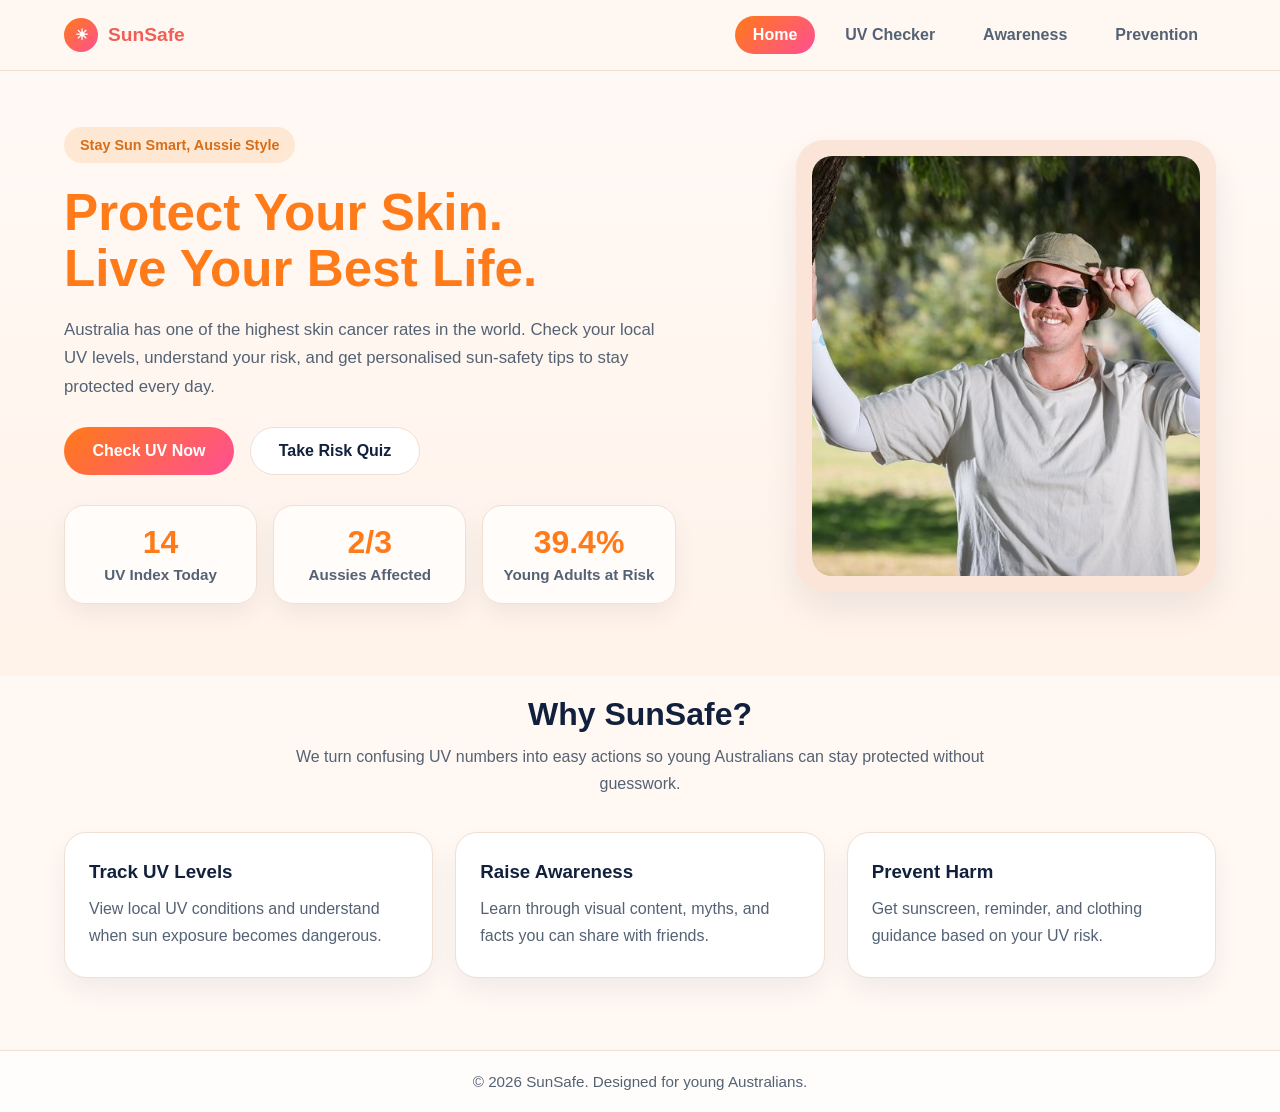
==== index.html @ ed38e556 "Added all created files till now to the personal git to get is online by vercel" ====
<!DOCTYPE html>
<html lang="en">
<head>
  <meta charset="UTF-8" />
  <meta name="viewport" content="width=device-width, initial-scale=1.0" />
  <title>SunSafe</title>
  <link rel="stylesheet" href="style.css" />
</head>
<body>
  <header class="site-header">
    <div class="container nav-wrapper">
      <a href="index.html" class="brand">
        <span class="brand-icon">☀</span>
        <span class="brand-text">SunSafe</span>
      </a>

      <nav class="nav">
        <a href="index.html" class="nav-link active">Home</a>
        <a href="uv-checker.html" class="nav-link">UV Checker</a>
        <a href="awareness.html" class="nav-link">Awareness</a>
        <a href="prevention.html" class="nav-link">Prevention</a>
      </nav>
    </div>
  </header>

  <main>
	<section class="hero">
  <div class="container hero-grid">
    <div class="hero-content">
      <p class="hero-badge">Stay Sun Smart, Aussie Style</p>

      <h1 class="hero-title">
        Protect Your Skin.<br />
        Live Your Best Life.
      </h1>

      <p class="hero-text">
        Australia has one of the highest skin cancer rates in the world.
        Check your local UV levels, understand your risk, and get
        personalised sun-safety tips to stay protected every day.
      </p>

      <div class="hero-actions">
        <a href="uv-checker.html" class="btn btn-primary">Check UV Now</a>
        <a href="prevention.html" class="btn btn-secondary">Take Risk Quiz</a>
      </div>

      <div class="stats">
        <div class="stat-card">
          <h3>14</h3>
          <p>UV Index Today</p>
        </div>

        <div class="stat-card">
          <h3>2/3</h3>
          <p>Aussies Affected</p>
        </div>

        <div class="stat-card">
          <h3>39.4%</h3>
          <p>Young Adults at Risk</p>
        </div>
      </div>
    </div>

    <div class="hero-image-card">
      <img src="hero-person.jpg" alt="Young adult using sun protection outdoors" class="hero-image" />
    </div>
  </div>
</section>
	<section class="why-section">
  <div class="container">
    <div class="section-heading">
      <h2>Why SunSafe?</h2>
      <p>
        We turn confusing UV numbers into easy actions so young Australians
        can stay protected without guesswork.
      </p>
    </div>

    <div class="feature-grid">
      <article class="feature-card">
        <h3>Track UV Levels</h3>
        <p>
          View local UV conditions and understand when sun exposure becomes dangerous.
        </p>
      </article>

      <article class="feature-card">
        <h3>Raise Awareness</h3>
        <p>
          Learn through visual content, myths, and facts you can share with friends.
        </p>
      </article>

      <article class="feature-card">
        <h3>Prevent Harm</h3>
        <p>
          Get sunscreen, reminder, and clothing guidance based on your UV risk.
        </p>
      </article>
    </div>
  </div>
</section>
  </main>
  <footer class="site-footer">
	<div class="container footer-wrapper">
		<p>&copy; <span id="year"></span> SunSafe. Designed for young Australians.</p>
	</div>
  </footer>
  <script src="script.js"></script>
</body>
</html>
---- style.css ----
* {
  margin: 0;
  padding: 0;
  box-sizing: border-box;
}

:root {
  --bg: #fff8f3;
  --text-dark: #11213d;
  --text-body: #546274;
  --orange: #ff7a18;
  --pink: #ff4f93;
  --border: #f0dfd3;
  --white: #ffffff;
}

body {
  font-family: Arial, sans-serif;
  background: var(--bg);
  color: var(--text-dark);
}

a {
  text-decoration: none;
}

img {
  max-width: 100%;
  display: block;
}

.container {
  width: 90%;
  max-width: 1200px;
  margin: 0 auto;
}

/* Header */
.site-header {
  padding: 16px 0;
  border-bottom: 1px solid var(--border);
  background: rgba(255, 248, 243, 0.95);
}

.nav-wrapper {
  display: flex;
  align-items: center;
  justify-content: space-between;
}

.brand {
  display: inline-flex;
  align-items: center;
  gap: 10px;
  font-weight: 700;
  color: #f25e56;
  font-size: 1.2rem;
}

.brand-icon {
  width: 34px;
  height: 34px;
  display: grid;
  place-items: center;
  border-radius: 50%;
  background: linear-gradient(135deg, var(--orange), var(--pink));
  color: var(--white);
  font-size: 0.95rem;
}

.nav {
  display: flex;
  align-items: center;
  gap: 12px;
}

.nav-link {
  padding: 10px 18px;
  border-radius: 999px;
  color: var(--text-body);
  font-weight: 600;
  transition: 0.2s ease;
}

.nav-link:hover,
.nav-link.active {
  color: var(--white);
  background: linear-gradient(135deg, var(--orange), var(--pink));
}

/* Hero */
.hero {
  padding: 56px 0 72px;
  background: linear-gradient(180deg, #fff9f5 0%, #fff3ea 100%);
}

.hero-grid {
  display: grid;
  grid-template-columns: 1.1fr 0.9fr;
  gap: 40px;
  align-items: center;
}

.hero-content {
  max-width: 100%;
}

.hero-badge {
  display: inline-block;
  padding: 10px 16px;
  margin-bottom: 22px;
  border-radius: 999px;
  background: #ffe8d3;
  color: #d96d16;
  font-size: 0.9rem;
  font-weight: 700;
}

.hero-title {
  font-size: 3.2rem;
  line-height: 1.1;
  color: var(--orange);
  margin-bottom: 18px;
}

.hero-text {
  max-width: 640px;
  color: var(--text-body);
  font-size: 1.05rem;
  line-height: 1.7;
  margin-bottom: 26px;
}

.hero-actions {
  display: flex;
  gap: 16px;
  flex-wrap: wrap;
  margin-bottom: 30px;
}

.btn {
  display: inline-flex;
  align-items: center;
  justify-content: center;
  padding: 14px 24px;
  min-width: 170px;
  border-radius: 999px;
  font-weight: 700;
  transition: transform 0.2s ease;
}

.btn:hover {
  transform: translateY(-2px);
}

.btn-primary {
  color: var(--white);
  background: linear-gradient(135deg, var(--orange), var(--pink));
}

.btn-secondary {
  color: var(--text-dark);
  background: var(--white);
  border: 1px solid var(--border);
}

.hero-image-card {
  width: 100%;
  max-width: 420px;
  justify-self: end;
  padding: 16px;
  border-radius: 28px;
  background: #fbe4d8;
  box-shadow: 0 16px 35px rgba(20, 20, 43, 0.08);
}

.hero-image {
  width: 100%;
  height: 420px;
  object-fit: cover;
  border-radius: 20px;
}

/* Stats */
.stats {
  display: grid;
  grid-template-columns: repeat(3, minmax(140px, 1fr));
  gap: 16px;
  max-width: 760px;
  margin-top: 10px;
}

.stat-card {
  background: rgba(255, 255, 255, 0.75);
  border: 1px solid var(--border);
  border-radius: 20px;
  padding: 20px 16px;
  text-align: center;
  box-shadow: 0 10px 24px rgba(20, 20, 43, 0.06);
}

.stat-card h3 {
  font-size: 2rem;
  line-height: 1;
  margin-bottom: 8px;
  color: var(--orange);
}

.stat-card p {
  color: var(--text-body);
  font-size: 0.95rem;
  font-weight: 600;
}

/* Why section */
.why-section {
  padding: 20px 0 72px;
}

.section-heading {
  text-align: center;
  max-width: 720px;
  margin: 0 auto 34px;
}

.section-heading h2 {
  font-size: 2rem;
  margin-bottom: 10px;
  color: var(--text-dark);
}

.section-heading p {
  color: var(--text-body);
  line-height: 1.7;
}

.feature-grid {
  display: grid;
  grid-template-columns: repeat(3, 1fr);
  gap: 22px;
}

.feature-card {
  background: var(--white);
  border: 1px solid var(--border);
  border-radius: 22px;
  padding: 28px 24px;
  box-shadow: 0 12px 28px rgba(20, 20, 43, 0.06);
}

.feature-card h3 {
  margin-bottom: 12px;
  color: var(--text-dark);
}

.feature-card p {
  color: var(--text-body);
  line-height: 1.7;
}

/* Footer */
.site-footer {
  border-top: 1px solid var(--border);
  background: rgba(255, 255, 255, 0.7);
}

.footer-wrapper {
  padding: 22px 0;
  text-align: center;
}

.footer-wrapper p {
  color: var(--text-body);
  font-size: 0.95rem;
}

/* Responsive */
@media (max-width: 980px) {
  .nav-wrapper {
    flex-direction: column;
    gap: 14px;
  }

  .nav {
    flex-wrap: wrap;
    justify-content: center;
  }

  .hero {
    padding: 44px 0 60px;
  }

  .hero-grid {
    grid-template-columns: 1fr;
  }

  .hero-content {
    max-width: 100%;
  }

  .hero-title {
    font-size: 2.6rem;
  }

  .hero-text {
    max-width: 100%;
  }

  .hero-image-card {
    justify-self: start;
    max-width: 100%;
  }

  .hero-image {
    height: 360px;
  }

  .feature-grid {
    grid-template-columns: 1fr;
  }
}

@media (max-width: 700px) {
  .container {
    width: 92%;
  }

  .site-header {
    padding: 14px 0;
  }

  .brand {
    font-size: 1.05rem;
  }

  .nav {
    gap: 8px;
  }

  .nav-link {
    padding: 8px 14px;
    font-size: 0.95rem;
  }

  .hero {
    padding: 36px 0 52px;
  }

  .hero-badge {
    font-size: 0.82rem;
    padding: 8px 14px;
  }

  .hero-title {
    font-size: 2.2rem;
    line-height: 1.15;
  }

  .hero-text {
    font-size: 0.98rem;
  }

  .hero-actions {
    flex-direction: column;
    align-items: stretch;
  }

  .btn {
    width: 100%;
    max-width: 100%;
  }

  .hero-image {
    height: 280px;
  }

  .stats {
    grid-template-columns: 1fr;
  }

  .stat-card h3 {
    font-size: 1.7rem;
  }

  .section-heading h2 {
    font-size: 1.7rem;
  }

  .feature-card {
    padding: 22px 18px;
  }

  .footer-wrapper {
    padding: 18px 0;
  }
}


/* UV Checker Page */
.uv-page {
  padding: 56px 0 72px;
  background: linear-gradient(180deg, #fff9f5 0%, #fff3ea 100%);
}

.uv-layout {
  display: grid;
  grid-template-columns: 0.9fr 1.1fr;
  gap: 28px;
  align-items: start;
  margin-top: 32px;
}

.uv-form-card,
.uv-result-card {
  background: var(--white);
  border: 1px solid var(--border);
  border-radius: 24px;
  padding: 28px;
  box-shadow: 0 12px 28px rgba(20, 20, 43, 0.06);
}

.uv-form-card h3,
.uv-result-card h3,
.hourly-forecast h3 {
  margin-bottom: 16px;
  color: var(--text-dark);
}

.uv-form-card p {
  color: var(--text-body);
  margin: 16px 0;
  font-weight: 600;
}

.uv-form-card form {
  display: flex;
  flex-direction: column;
  gap: 14px;
}

.uv-form-card label {
  font-weight: 700;
  color: var(--text-dark);
}

.uv-form-card input {
  width: 100%;
  padding: 14px 16px;
  border: 1px solid var(--border);
  border-radius: 14px;
  font-size: 1rem;
  outline: none;
  background: #fff;
}

.uv-form-card input:focus {
  border-color: var(--orange);
}

.uv-form-card .btn {
  width: fit-content;
}

.uv-result-card p {
  color: var(--text-body);
  line-height: 1.7;
  margin-bottom: 12px;
}

.uv-result-card strong {
  color: var(--text-dark);
}

.hourly-forecast {
  margin-top: 24px;
  padding-top: 18px;
  border-top: 1px solid var(--border);
}

.hourly-forecast p {
  margin-bottom: 0;
}

@media (max-width: 980px) {
  .uv-layout {
    grid-template-columns: 1fr;
  }
}

@media (max-width: 700px) {
  .uv-page {
    padding: 40px 0 56px;
  }

  .uv-form-card,
  .uv-result-card {
    padding: 22px 18px;
  }

  .uv-form-card .btn {
    width: 100%;
  }
}

/* UV Checker Live Result */
.uv-live-result {
  display: flex;
  gap: 24px;
  align-items: center;
  flex-wrap: wrap;
  margin-bottom: 24px;
}

.uv-index-circle {
  width: 120px;
  height: 120px;
  border-radius: 50%;
  display: grid;
  place-items: center;
  background: #c8ced8;
  color: #fff;
  font-size: 2rem;
  font-weight: 800;
}

.uv-result-info {
  flex: 1;
  min-width: 220px;
}

.risk-pill {
  display: inline-block;
  padding: 6px 12px;
  border-radius: 999px;
  background: #c8ced8;
  color: #fff;
  font-weight: 700;
}

.hourly-grid {
  display: grid;
  grid-template-columns: repeat(3, 1fr);
  gap: 12px;
}

.hour-card {
  border: 1px solid var(--border);
  border-radius: 16px;
  padding: 14px;
  text-align: center;
  background: #fff8f3;
}

.hour-time {
  font-weight: 700;
  margin-bottom: 6px;
}

.hour-uv {
  color: var(--text-body);
}

/* UV Risk Colours */
.uv-low {
  background: #35b56a !important;
}

.uv-moderate {
  background: #f2c94c !important;
  color: #1f1f1f !important;
}

.uv-high {
  background: #f2994a !important;
}

.uv-very-high {
  background: #eb5757 !important;
}

.uv-extreme {
  background: #9b51e0 !important;
}

@media (max-width: 700px) {
  .hourly-grid {
    grid-template-columns: 1fr;
  }

  .uv-index-circle {
    width: 105px;
    height: 105px;
    font-size: 1.8rem;
  }
}
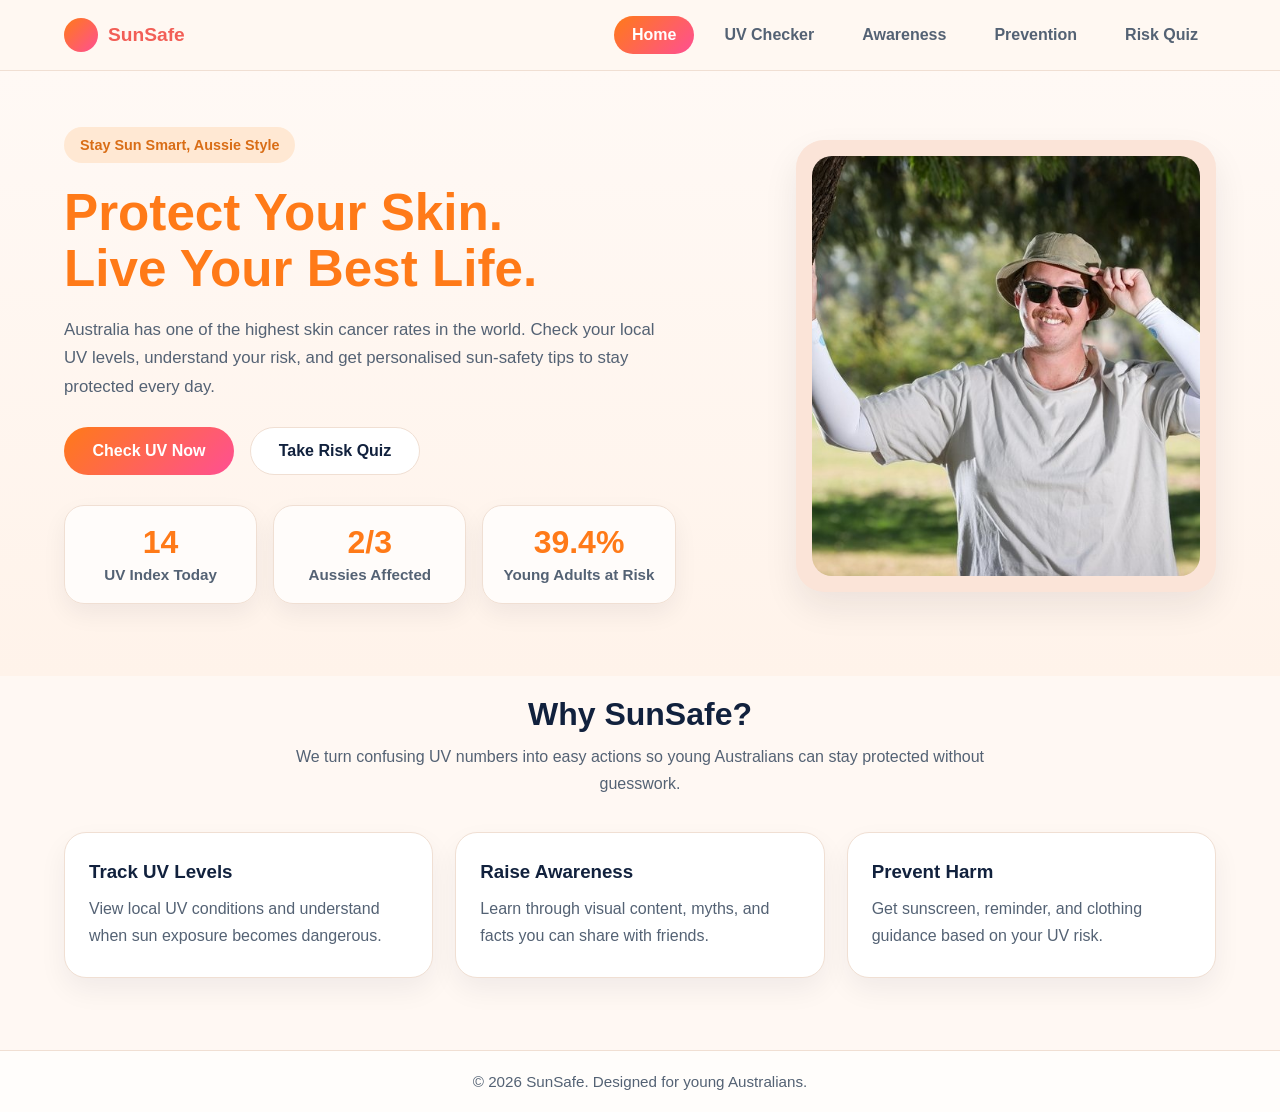
==== commit 3816647f: "add note and Quiz label" ====
--- a/index.html
+++ b/index.html
@@ -10,7 +10,7 @@
   <header class="site-header">
     <div class="container nav-wrapper">
       <a href="index.html" class="brand">
-        <span class="brand-icon">☀</span>
+        <span class="brand-icon"></span>
         <span class="brand-text">SunSafe</span>
       </a>
 
@@ -19,6 +19,7 @@
         <a href="uv-checker.html" class="nav-link">UV Checker</a>
         <a href="awareness.html" class="nav-link">Awareness</a>
         <a href="prevention.html" class="nav-link">Prevention</a>
+        <a href="quiz.html" class="nav-link">Risk Quiz</a>
       </nav>
     </div>
   </header>
@@ -42,9 +43,8 @@
 
       <div class="hero-actions">
         <a href="uv-checker.html" class="btn btn-primary">Check UV Now</a>
-        <a href="prevention.html" class="btn btn-secondary">Take Risk Quiz</a>
+        <a href="quiz.html" class="btn btn-secondary">Take Risk Quiz</a>
       </div>
-
       <div class="stats">
         <div class="stat-card">
           <h3>14</h3>
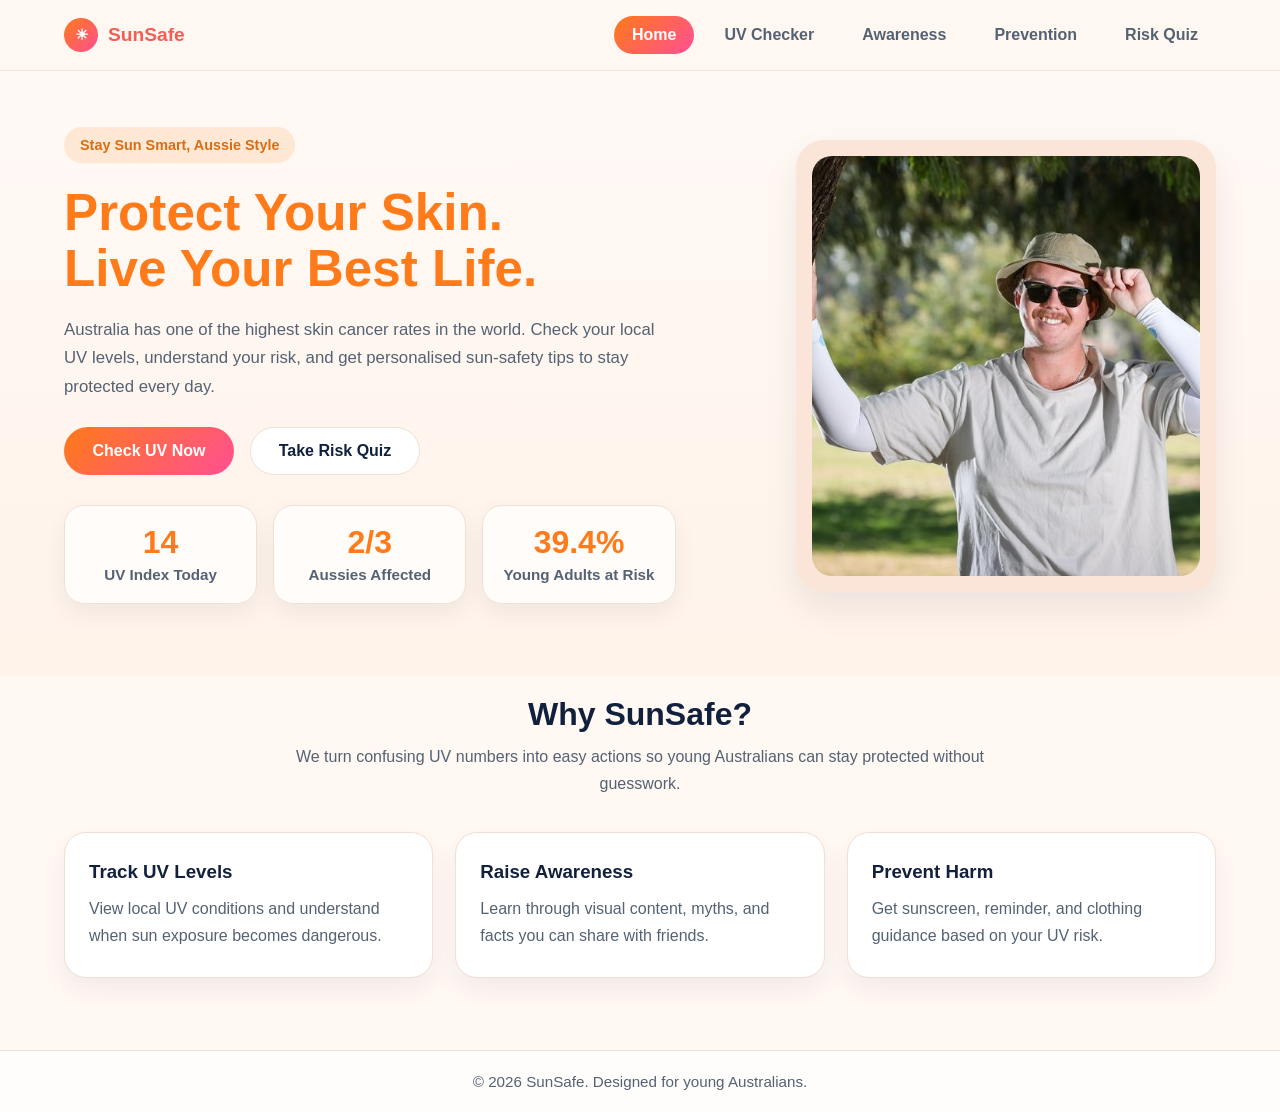
==== commit 2cda61af: "Expanded awareness page with skin tone, melanin, and peer education content" ====
--- a/index.html
+++ b/index.html
@@ -10,7 +10,7 @@
   <header class="site-header">
     <div class="container nav-wrapper">
       <a href="index.html" class="brand">
-        <span class="brand-icon"></span>
+         <span class="brand-icon">☀</span>
         <span class="brand-text">SunSafe</span>
       </a>
 
@@ -19,7 +19,7 @@
         <a href="uv-checker.html" class="nav-link">UV Checker</a>
         <a href="awareness.html" class="nav-link">Awareness</a>
         <a href="prevention.html" class="nav-link">Prevention</a>
-        <a href="quiz.html" class="nav-link">Risk Quiz</a>
+        <a href="Quiz.html" class="nav-link">Risk Quiz</a>
       </nav>
     </div>
   </header>
@@ -43,7 +43,7 @@
 
       <div class="hero-actions">
         <a href="uv-checker.html" class="btn btn-primary">Check UV Now</a>
-        <a href="quiz.html" class="btn btn-secondary">Take Risk Quiz</a>
+        <a href="Quiz.html" class="btn btn-secondary">Take Risk Quiz</a>
       </div>
       <div class="stats">
         <div class="stat-card">
--- a/style.css
+++ b/style.css
@@ -137,7 +137,23 @@
   flex-wrap: wrap;
   margin-bottom: 30px;
 }
-
+.uv-chart-section {
+  margin-top: 28px;
+  padding-top: 24px;
+  border-top: 1px solid #f0dfd3;
+}
+
+.chart-description {
+  color: #536b87;
+  font-size: 15px;
+  line-height: 1.7;
+  margin-bottom: 16px;
+}
+
+#uv-trend-chart {
+  width: 100%;
+  max-height: 320px;
+}
 .btn {
   display: inline-flex;
   align-items: center;
@@ -592,4 +608,339 @@
     height: 105px;
     font-size: 1.8rem;
   }
+}
+
+
+/* Prevention Page */
+.prevention-page {
+  padding: 56px 0 72px;
+  background: linear-gradient(180deg, #fff9f5 0%, #fff3ea 100%);
+}
+
+.prevention-grid {
+  display: grid;
+  grid-template-columns: 0.9fr 1.1fr;
+  gap: 28px;
+  align-items: start;
+  margin-top: 32px;
+}
+
+.prevention-form-card,
+.prevention-output-card {
+  background: var(--white);
+  border: 1px solid var(--border);
+  border-radius: 24px;
+  padding: 28px;
+  box-shadow: 0 12px 28px rgba(20, 20, 43, 0.06);
+}
+
+.prevention-form-card h3,
+.prevention-output-card h3,
+.info-card h3 {
+  margin-bottom: 14px;
+  color: var(--text-dark);
+}
+
+.prevention-intro {
+  color: var(--text-body);
+  margin-bottom: 18px;
+  line-height: 1.7;
+}
+
+.prevention-form {
+  display: flex;
+  flex-direction: column;
+  gap: 14px;
+}
+
+.prevention-form label,
+.reminder-controls label {
+  font-weight: 700;
+  color: var(--text-dark);
+}
+
+.prevention-form input,
+.reminder-controls select {
+  width: 100%;
+  padding: 14px 16px;
+  border: 1px solid var(--border);
+  border-radius: 14px;
+  font-size: 1rem;
+  outline: none;
+  background: #fff;
+}
+
+.prevention-form input:focus,
+.reminder-controls select:focus {
+  border-color: var(--orange);
+}
+
+.prevention-hidden {
+  display: none;
+}
+
+.placeholder-state {
+  text-align: center;
+  padding: 36px 20px;
+  border: 1px dashed var(--border);
+  border-radius: 20px;
+  background: #fff9f5;
+}
+
+.placeholder-state h3 {
+  margin-bottom: 10px;
+}
+
+.placeholder-state p {
+  color: var(--text-body);
+  line-height: 1.7;
+}
+
+.prevention-summary {
+  display: flex;
+  gap: 22px;
+  align-items: center;
+  flex-wrap: wrap;
+  margin-bottom: 24px;
+}
+
+.prevention-uv-circle {
+  width: 120px;
+  height: 120px;
+  border-radius: 50%;
+  display: grid;
+  place-items: center;
+  background: #c8ced8;
+  color: #fff;
+  font-size: 2rem;
+  font-weight: 800;
+}
+
+.prevention-summary-text {
+  flex: 1;
+  min-width: 220px;
+}
+
+.summary-label {
+  color: var(--text-body);
+  font-weight: 600;
+  margin-bottom: 6px;
+}
+
+.prevention-summary-text h3 {
+  margin-bottom: 10px;
+}
+
+.risk-pill {
+  display: inline-block;
+  padding: 8px 14px;
+  border-radius: 999px;
+  color: #fff;
+  font-weight: 700;
+  margin-bottom: 12px;
+  background: #c8ced8;
+}
+
+.prevention-summary-text p:last-child {
+  color: var(--text-body);
+  line-height: 1.7;
+}
+
+.prevention-cards {
+  display: grid;
+  gap: 18px;
+}
+
+.info-card {
+  border: 1px solid var(--border);
+  border-radius: 20px;
+  padding: 22px 20px;
+  background: #fffdfa;
+}
+
+.metric-row {
+  display: flex;
+  justify-content: space-between;
+  gap: 14px;
+  padding: 10px 0;
+  border-bottom: 1px solid #f4e5da;
+}
+
+.metric-row:last-of-type {
+  margin-bottom: 12px;
+}
+
+.metric-label {
+  color: var(--text-body);
+  font-weight: 600;
+}
+
+.metric-value {
+  color: var(--text-dark);
+  font-weight: 700;
+  text-align: right;
+}
+
+.info-note-text {
+  color: var(--text-body);
+  line-height: 1.7;
+}
+
+.advice-list {
+  padding-left: 20px;
+}
+
+.advice-list li {
+  margin-bottom: 10px;
+  color: var(--text-body);
+  line-height: 1.6;
+}
+
+.reminder-controls {
+  display: flex;
+  flex-direction: column;
+  gap: 12px;
+}
+
+.reminder-actions {
+  display: flex;
+  gap: 12px;
+  flex-wrap: wrap;
+}
+
+.btn-outline {
+  background: transparent;
+  border: 1px solid var(--border);
+}
+
+.reminder-status {
+  margin: 14px 0 16px;
+  color: var(--text-body);
+  line-height: 1.6;
+}
+
+.reminder-tracking h4 {
+  margin-bottom: 12px;
+  color: var(--text-dark);
+}
+
+.reminder-list {
+  list-style: none;
+  padding: 0;
+  margin: 0;
+}
+
+.reminder-item {
+  display: flex;
+  justify-content: space-between;
+  gap: 14px;
+  align-items: center;
+  padding: 14px;
+  border: 1px solid var(--border);
+  border-radius: 16px;
+  background: #fff8f3;
+  margin-bottom: 12px;
+}
+
+.reminder-item-text {
+  display: flex;
+  flex-direction: column;
+  gap: 4px;
+}
+
+.reminder-item-text strong {
+  color: var(--text-dark);
+}
+
+.reminder-item-text span {
+  color: var(--text-body);
+  font-size: 0.95rem;
+}
+
+.remove-reminder-btn {
+  padding: 10px 14px;
+  border: none;
+  border-radius: 999px;
+  background: #ffe1df;
+  color: #d64545;
+  font-weight: 700;
+  cursor: pointer;
+}
+
+.empty-reminder {
+  padding: 14px;
+  border: 1px dashed var(--border);
+  border-radius: 16px;
+  color: var(--text-body);
+  background: #fff9f5;
+}
+
+.reminder-banner {
+  margin-top: 16px;
+  padding: 14px 16px;
+  border-radius: 14px;
+  background: linear-gradient(135deg, var(--orange), var(--pink));
+  color: #fff;
+  font-weight: 700;
+  line-height: 1.5;
+}
+
+/* Risk colours */
+.uv-low {
+  background: #35b56a !important;
+}
+
+.uv-moderate {
+  background: #f2c94c !important;
+  color: #1f1f1f !important;
+}
+
+.uv-high {
+  background: #f2994a !important;
+}
+
+.uv-very-high {
+  background: #eb5757 !important;
+}
+
+.uv-extreme {
+  background: #9b51e0 !important;
+}
+
+@media (max-width: 980px) {
+  .prevention-grid {
+    grid-template-columns: 1fr;
+  }
+}
+
+@media (max-width: 700px) {
+  .prevention-page {
+    padding: 40px 0 56px;
+  }
+
+  .prevention-form-card,
+  .prevention-output-card {
+    padding: 22px 18px;
+  }
+
+  .prevention-uv-circle {
+    width: 105px;
+    height: 105px;
+    font-size: 1.8rem;
+  }
+
+  .metric-row {
+    flex-direction: column;
+    align-items: flex-start;
+  }
+
+  .reminder-item {
+    flex-direction: column;
+    align-items: flex-start;
+  }
+
+  .reminder-actions .btn,
+  .remove-reminder-btn {
+    width: 100%;
+  }
 }
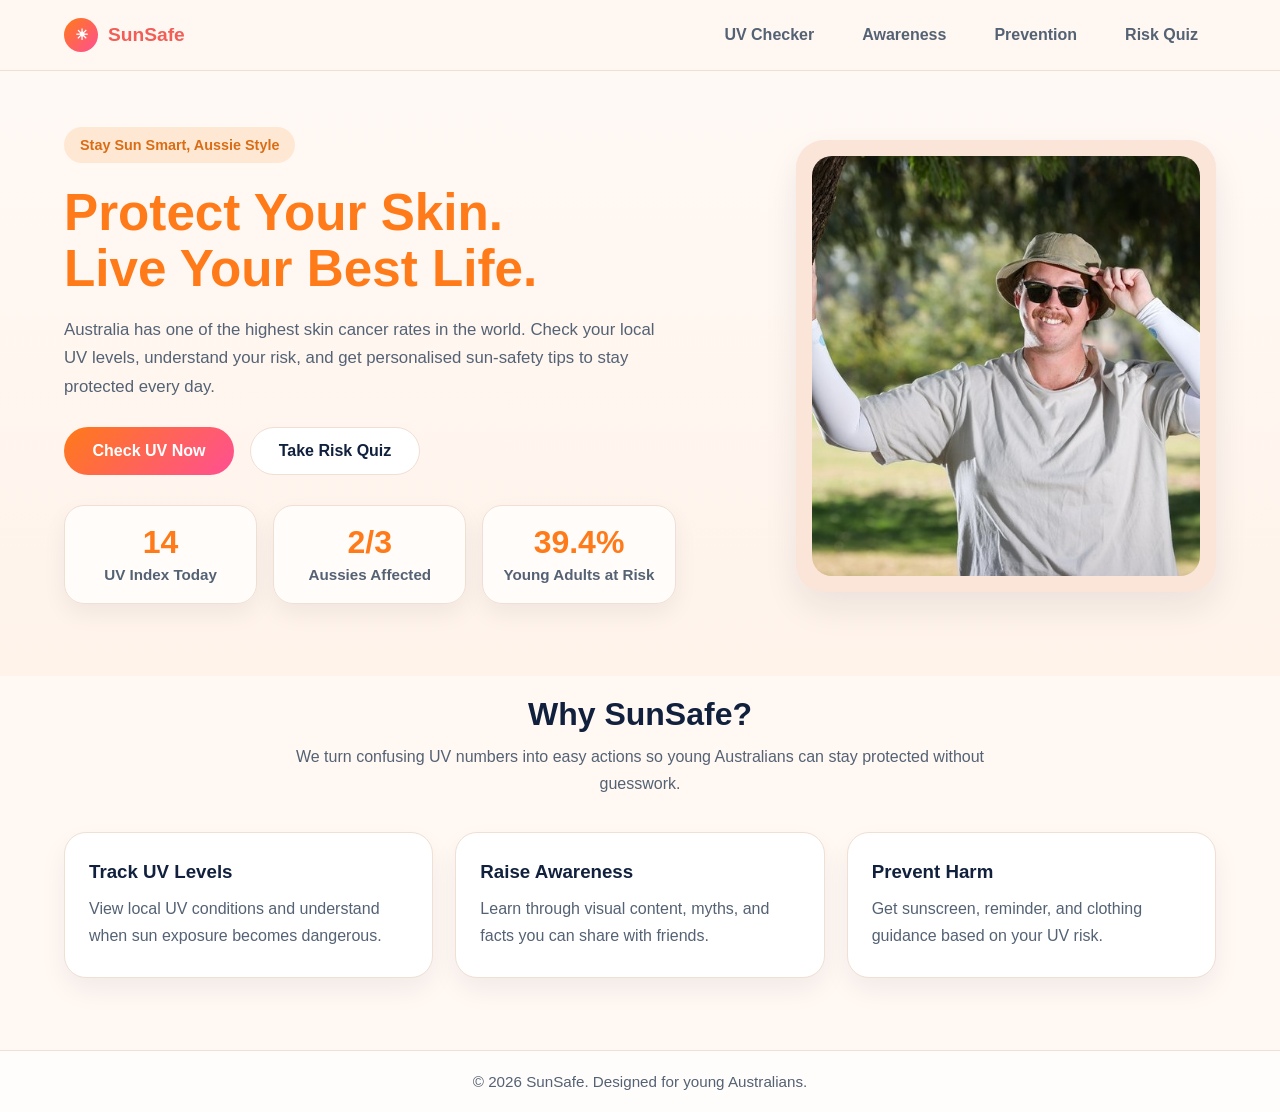
==== commit 17e8dbe1: "Removed some links which were not needed on main page" ====
--- a/index.html
+++ b/index.html
@@ -15,7 +15,7 @@
       </a>
 
       <nav class="nav">
-        <a href="index.html" class="nav-link active">Home</a>
+        
         <a href="uv-checker.html" class="nav-link">UV Checker</a>
         <a href="awareness.html" class="nav-link">Awareness</a>
         <a href="prevention.html" class="nav-link">Prevention</a>
--- a/style.css
+++ b/style.css
@@ -610,6 +610,304 @@
   }
 }
 
+.prevention-link-box {
+  margin: 20px 0 8px;
+  padding: 18px;
+  border: 1px solid var(--border);
+  border-radius: 18px;
+  background: #fff8f3;
+}
+
+.prevention-link-box h4 {
+  margin-bottom: 8px;
+  color: var(--text-dark);
+}
+
+.prevention-link-box p {
+  color: var(--text-body);
+  margin-bottom: 14px;
+  line-height: 1.6;
+}
+
+/* Quiz Page */
+
+.quiz-page {
+  background: #fdf6f1;
+  color: #243b5a;
+}
+
+.quiz-section {
+  padding: 56px 0 72px;
+  background: linear-gradient(180deg, #fff9f5 0%, #fff3ea 100%);
+}
+
+.quiz-grid {
+  display: grid;
+  grid-template-columns: 1.05fr 0.95fr;
+  gap: 40px;
+  align-items: start;
+}
+
+.quiz-left .badge {
+  display: inline-block;
+  background: #f8dfce;
+  color: #de6d1d;
+  font-weight: 700;
+  padding: 12px 18px;
+  border-radius: 999px;
+  margin-bottom: 24px;
+  font-size: 0.95rem;
+}
+
+.quiz-left h1 {
+  font-size: 3.2rem;
+  line-height: 1.08;
+  color: var(--orange);
+  margin-bottom: 20px;
+  font-weight: 800;
+}
+
+.quiz-left p {
+  font-size: 1.05rem;
+  line-height: 1.8;
+  color: var(--text-body);
+  max-width: 760px;
+  margin-bottom: 28px;
+}
+
+.progress-box {
+  background: #fff;
+  border: 1px solid var(--border);
+  border-radius: 22px;
+  padding: 22px;
+  box-shadow: 0 10px 20px rgba(0, 0, 0, 0.03);
+}
+
+.score-grid {
+  display: grid;
+  grid-template-columns: repeat(2, 1fr);
+  gap: 16px;
+  margin-bottom: 20px;
+}
+
+.score-box {
+  background: #fff8f3;
+  border: 1px solid var(--border);
+  border-radius: 18px;
+  padding: 18px;
+}
+
+.score-title {
+  font-size: 0.95rem;
+  font-weight: 700;
+  color: #405775;
+  margin-bottom: 8px;
+}
+
+.score-value {
+  font-size: 1.9rem;
+  font-weight: 800;
+  color: var(--orange);
+  margin-bottom: 8px;
+}
+
+.score-box p {
+  font-size: 0.94rem;
+  line-height: 1.6;
+  color: var(--text-body);
+  margin: 0;
+}
+
+.progress-top {
+  display: flex;
+  justify-content: space-between;
+  margin-bottom: 12px;
+  font-weight: 700;
+  color: #405775;
+  gap: 12px;
+}
+
+.progress-bar {
+  width: 100%;
+  height: 14px;
+  background: #f3e7df;
+  border-radius: 999px;
+  overflow: hidden;
+}
+
+.progress-fill {
+  width: 16.66%;
+  height: 100%;
+  background: linear-gradient(135deg, var(--orange), var(--pink));
+  border-radius: 999px;
+}
+
+.quiz-card {
+  background: #f7e3d8;
+  border-radius: 30px;
+  padding: 18px;
+}
+
+.quiz-card-inner {
+  background: #fff;
+  border-radius: 24px;
+  padding: 28px 24px;
+  min-height: 580px;
+  box-shadow: 0 10px 25px rgba(0, 0, 0, 0.04);
+}
+
+.question-label {
+  display: inline-block;
+  background: #fff2e9;
+  color: #ea6f24;
+  font-weight: 700;
+  padding: 10px 16px;
+  border-radius: 999px;
+  font-size: 0.85rem;
+  margin-bottom: 16px;
+}
+
+.question-type {
+  display: inline-block;
+  margin-bottom: 18px;
+  padding: 8px 14px;
+  border-radius: 999px;
+  background: #fff8f3;
+  border: 1px solid var(--border);
+  color: #405775;
+  font-size: 0.85rem;
+  font-weight: 700;
+}
+
+.quiz-card h2 {
+  font-size: 1.7rem;
+  color: #223b5a;
+  margin-bottom: 22px;
+  line-height: 1.4;
+}
+
+.options {
+  display: grid;
+  gap: 14px;
+  margin-bottom: 24px;
+}
+
+.option {
+  border: 2px solid var(--border);
+  border-radius: 18px;
+  padding: 16px;
+  display: flex;
+  align-items: center;
+  gap: 14px;
+  cursor: pointer;
+  transition: 0.2s ease;
+  background: #fff;
+}
+
+.option:hover {
+  border-color: var(--orange);
+  transform: translateY(-1px);
+}
+
+.option input {
+  accent-color: #ff6d4c;
+  transform: scale(1.15);
+}
+
+.option span {
+  font-size: 1rem;
+  color: #314b68;
+  font-weight: 600;
+  line-height: 1.5;
+}
+
+.quiz-actions {
+  display: flex;
+  gap: 16px;
+  flex-wrap: wrap;
+}
+
+.tip-box {
+  margin-top: 24px;
+  background: #fff8f3;
+  border: 1px solid var(--border);
+  border-radius: 18px;
+  padding: 18px;
+}
+
+.tip-box h3 {
+  color: #ea6f24;
+  font-size: 1.05rem;
+  margin-bottom: 10px;
+}
+
+.tip-box p {
+  color: var(--text-body);
+  font-size: 0.95rem;
+  line-height: 1.7;
+  margin: 0;
+}
+
+.result-links {
+  margin-top: 18px;
+  display: flex;
+  gap: 12px;
+  flex-wrap: wrap;
+}
+
+.result-list {
+  margin-top: 12px;
+  padding-left: 20px;
+  line-height: 1.8;
+  color: var(--text-body);
+}
+
+@media (max-width: 980px) {
+  .quiz-grid {
+    grid-template-columns: 1fr;
+  }
+
+  .quiz-left h1 {
+    font-size: 2.6rem;
+  }
+
+  .quiz-card-inner {
+    min-height: auto;
+  }
+}
+
+@media (max-width: 700px) {
+  .quiz-section {
+    padding: 40px 0 56px;
+  }
+
+  .quiz-left h1 {
+    font-size: 2.2rem;
+  }
+
+  .score-grid {
+    grid-template-columns: 1fr;
+  }
+
+  .quiz-card {
+    padding: 14px;
+  }
+
+  .quiz-card-inner {
+    padding: 22px 18px;
+  }
+
+  .progress-top {
+    flex-direction: column;
+    align-items: flex-start;
+  }
+
+  .quiz-actions .btn,
+  .result-links .btn {
+    width: 100%;
+  }
+}
+
 
 /* Prevention Page */
 .prevention-page {
@@ -943,4 +1241,405 @@
   .remove-reminder-btn {
     width: 100%;
   }
+}
+
+/* Awareness page */
+.section {
+  padding: 28px 0 72px;
+}
+
+.alt-section {
+  background: linear-gradient(180deg, #fff9f5 0%, #fff3ea 100%);
+  border-top: 1px solid var(--border);
+  border-bottom: 1px solid var(--border);
+}
+
+.awareness-hero {
+  padding: 56px 0 72px;
+  background: linear-gradient(180deg, #fff9f5 0%, #fff3ea 100%);
+}
+
+.awareness-hero .hero-grid {
+  display: grid;
+  grid-template-columns: 1fr 1fr;
+  gap: 3rem;
+  align-items: center;
+}
+
+.awareness-hero .hero-image-card {
+  display: flex;
+  justify-content: center;
+  align-items: center;
+}
+
+.awareness-hero .hero-image {
+  width: 100%;
+  max-width: 520px;
+  height: auto;
+  display: block;
+  border-radius: 24px;
+  object-fit: cover;
+}
+
+.awareness-hero h1 {
+  font-size: 3.2rem;
+  line-height: 1.1;
+  color: var(--orange);
+  margin-bottom: 18px;
+}
+
+.awareness-page .hero-text {
+  color: var(--text-body);
+  line-height: 1.7;
+  font-size: 1.05rem;
+}
+
+.awareness-page .section-heading {
+  max-width: 1200px;
+  margin: 0 auto 2rem;
+  text-align: center;
+}
+
+.info-card,
+.impact-card,
+.action-card,
+.quiz-card,
+.myth-card,
+.melanin-card,
+.peer-education-card {
+  background: var(--white);
+  border: 1px solid var(--border);
+  border-radius: 22px;
+  box-shadow: 0 12px 28px rgba(20, 20, 43, 0.06);
+}
+
+.quiz-card,
+.myth-card,
+.info-card,
+.impact-card,
+.action-card,
+.melanin-card,
+.peer-education-card {
+  padding: 24px;
+}
+
+.facts-layout {
+  display: grid;
+  grid-template-columns: 1.4fr 0.85fr;
+  gap: 16px;
+  align-items: start;
+}
+
+.fact-grid {
+  display: grid;
+  gap: 1.2rem;
+  max-width: 960px;
+  margin: 0;
+}
+
+.fact-image-card {
+  display: flex;
+  justify-content: center;
+  align-items: flex-start;
+}
+
+.fact-side-image {
+  width: 100%;
+  max-width: 420px;
+  height: auto;
+  display: block;
+  border-radius: 24px;
+  object-fit: cover;
+}
+
+.impact-grid,
+.action-grid {
+  display: grid;
+  grid-template-columns: repeat(2, 1fr);
+  gap: 22px;
+}
+
+.info-card p,
+.impact-card p,
+.action-card p,
+.myth-body p,
+.quiz-result,
+.melanin-card p,
+.peer-education-card p {
+  color: var(--text-body);
+  line-height: 1.7;
+}
+
+.melanin-card {
+  margin-bottom: 24px;
+}
+
+.melanin-card h3,
+.peer-education-card h3 {
+  margin-bottom: 12px;
+}
+
+.skin-guide-layout {
+  display: grid;
+  grid-template-columns: 0.8fr 1.2fr;
+  gap: 22px;
+  align-items: start;
+  margin-bottom: 24px;
+}
+
+.skin-type-controls {
+  display: grid;
+  gap: 12px;
+}
+
+.skin-type-btn {
+  padding: 14px 16px;
+  border-radius: 16px;
+  border: 1px solid var(--border);
+  background: var(--white);
+  color: var(--text-dark);
+  text-align: left;
+  font-weight: 700;
+  cursor: pointer;
+  transition: 0.2s ease;
+  box-shadow: 0 8px 18px rgba(20, 20, 43, 0.04);
+}
+
+.skin-type-btn:hover,
+.skin-type-btn.active {
+  background: linear-gradient(135deg, var(--orange), var(--pink));
+  color: var(--white);
+  border-color: transparent;
+}
+
+.skin-point-list {
+  padding-left: 20px;
+  margin-top: 16px;
+}
+
+.skin-point-list li {
+  color: var(--text-body);
+  margin-bottom: 10px;
+  line-height: 1.6;
+}
+
+.peer-points {
+  display: grid;
+  grid-template-columns: repeat(3, 1fr);
+  gap: 16px;
+  margin-top: 18px;
+}
+
+.peer-point {
+  padding: 18px;
+  border: 1px solid var(--border);
+  border-radius: 18px;
+  background: #fff8f3;
+}
+
+.peer-point h4 {
+  margin-bottom: 10px;
+  color: var(--text-dark);
+}
+
+.myth-list {
+  display: grid;
+  gap: 1rem;
+  max-width: 800px;
+  margin: 0 auto;
+}
+
+.myth-card {
+  width: 100%;
+  text-align: left;
+  cursor: pointer;
+  background: var(--white);
+  border: 1px solid var(--border);
+  border-radius: 22px;
+  box-shadow: 0 12px 28px rgba(20, 20, 43, 0.06);
+  padding: 24px;
+}
+
+.myth-top {
+  position: relative;
+  display: block;
+}
+
+.tag {
+  display: inline-block;
+  width: fit-content;
+  padding: 6px 14px;
+  border-radius: 999px;
+  font-size: 0.82rem;
+  font-weight: 700;
+  margin-bottom: 12px;
+  line-height: 1;
+}
+
+.tag.myth {
+  background: #ffe4e6;
+  color: #be123c;
+}
+
+.tag.fact {
+  background: #dcfce7;
+  color: #166534;
+}
+
+.myth-top h3 {
+  margin: 0;
+  text-align: left;
+  font-size: 1.2rem;
+  line-height: 1.5;
+  font-weight: 700;
+  max-width: calc(100% - 48px);
+}
+
+.toggle {
+  position: absolute;
+  top: 0;
+  right: 0;
+  font-size: 1.8rem;
+  font-weight: 700;
+  line-height: 1;
+}
+
+.myth-body {
+  max-height: 0;
+  opacity: 0;
+  overflow: hidden;
+  margin-top: 0;
+  transition: max-height 0.35s ease, opacity 0.25s ease, margin-top 0.25s ease;
+}
+
+.myth-card.active .myth-body {
+  max-height: 220px;
+  opacity: 1;
+  margin-top: 18px;
+}
+
+.myth-body p {
+  margin: 0;
+  text-align: left;
+  font-size: 1rem;
+  line-height: 1.7;
+  font-weight: 400;
+  max-width: 100%;
+}
+
+.quiz-item + .quiz-item {
+  margin-top: 24px;
+  padding-top: 24px;
+  border-top: 1px solid var(--border);
+}
+
+.quiz-options {
+  display: flex;
+  flex-wrap: wrap;
+  gap: 12px;
+  margin-top: 12px;
+}
+
+.quiz-option {
+  padding: 12px 16px;
+  border-radius: 999px;
+  border: 1px solid var(--border);
+  background: var(--white);
+  cursor: pointer;
+}
+
+.quiz-option.selected {
+  border-color: var(--orange);
+}
+
+.quiz-option.correct {
+  border-color: #22c55e;
+  background: #ecfdf5;
+}
+
+.quiz-option.wrong {
+  border-color: #ef4444;
+  background: #fef2f2;
+}
+
+.quiz-actions {
+  margin-top: 20px;
+  display: flex;
+  gap: 14px;
+  flex-wrap: wrap;
+  align-items: center;
+}
+
+.action-card-inline {
+  display: flex;
+  justify-content: space-between;
+  align-items: center;
+  gap: 1.5rem;
+}
+
+.action-text {
+  flex: 1;
+}
+
+.action-btn {
+  display: inline-flex;
+  align-items: center;
+  justify-content: center;
+  padding: 12px 20px;
+  border-radius: 999px;
+  background: linear-gradient(135deg, var(--orange), var(--pink));
+  color: var(--white);
+  font-weight: 700;
+  text-decoration: none;
+  white-space: nowrap;
+  transition: transform 0.2s ease;
+}
+
+.action-btn:hover {
+  transform: translateY(-2px);
+}
+
+@media (max-width: 1000px) {
+  .facts-layout,
+  .skin-guide-layout,
+  .peer-points {
+    grid-template-columns: 1fr;
+  }
+}
+
+@media (max-width: 900px) {
+  .awareness-hero .hero-grid,
+  .impact-grid,
+  .action-grid {
+    grid-template-columns: 1fr;
+  }
+
+  .awareness-hero h1 {
+    font-size: 2.4rem;
+  }
+}
+
+@media (max-width: 700px) {
+  .section {
+    padding: 20px 0 56px;
+  }
+
+  .quiz-card,
+  .myth-card,
+  .info-card,
+  .impact-card,
+  .action-card,
+  .melanin-card,
+  .peer-education-card {
+    padding: 20px 18px;
+  }
+
+  .action-card-inline {
+    flex-direction: column;
+    align-items: flex-start;
+  }
+
+  .action-btn {
+    width: 100%;
+  }
 }
